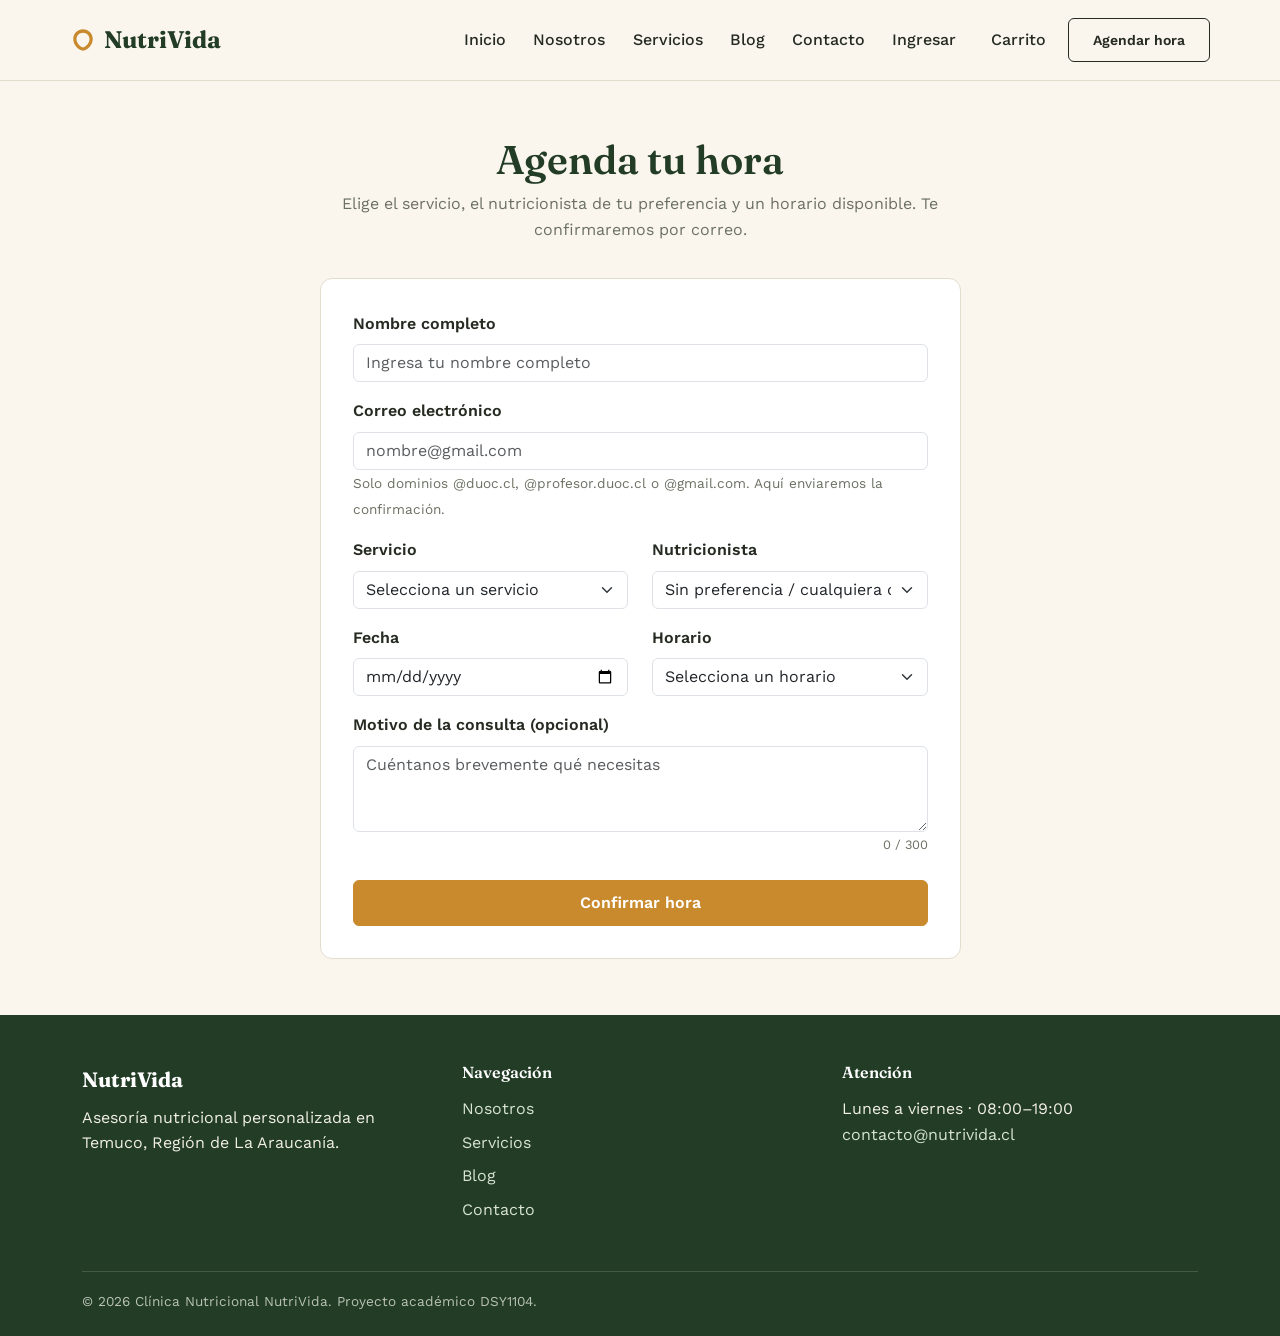
==== agendar.html @ f0442753 "Primer commit" ====
<!DOCTYPE html>
<html lang="es">
<head>
  <meta charset="UTF-8">
  <meta name="viewport" content="width=device-width, initial-scale=1.0">
  <title>Agendar hora · NutriVida</title>
  <link href="https://cdn.jsdelivr.net/npm/bootstrap@5.3.8/dist/css/bootstrap.min.css" rel="stylesheet" integrity="sha384-sRIl4kxILFvY47J16cr9ZwB07vP4J8+LH7qKQnuqkuIAvNWLzeN8tE5YBujZqJLB" crossorigin="anonymous">
  <link rel="stylesheet" href="css/estilos.css">
</head>
<body>

  <header class="encabezado-nv">
    <nav class="navbar navbar-expand-lg container py-3">
      <a class="navbar-brand marca-nv" href="index.html">
        <svg class="hoja-icono" width="26" height="26" viewBox="0 0 24 24" fill="currentColor" aria-hidden="true"><path d="M12 2C7 2 3 6 3 11c0 6 5 10 9 11 4-1 9-5 9-11 0-5-4-9-9-9zm0 3.2c3.3 0 6 2.6 6 5.8 0 3.6-2.7 6.6-6 8-3.3-1.4-6-4.4-6-8 0-3.2 2.7-5.8 6-5.8z"/></svg>
        NutriVida
      </a>
      <button class="navbar-toggler" type="button" data-bs-toggle="collapse" data-bs-target="#navegacionPrincipal" aria-controls="navegacionPrincipal" aria-expanded="false" aria-label="Abrir menú de navegación">
        <span class="navbar-toggler-icon"></span>
      </button>
      <div class="collapse navbar-collapse" id="navegacionPrincipal">
        <ul class="navbar-nav ms-auto mb-2 mb-lg-0 align-items-lg-center">
          <li class="nav-item"><a class="nav-link" href="index.html">Inicio</a></li>
          <li class="nav-item"><a class="nav-link" href="nosotros.html">Nosotros</a></li>
          <li class="nav-item"><a class="nav-link" href="productos.html">Servicios</a></li>
          <li class="nav-item"><a class="nav-link" href="blog.html">Blog</a></li>
          <li class="nav-item"><a class="nav-link" href="contacto.html">Contacto</a></li>
          <li class="nav-item"><a class="nav-link" href="login.html">Ingresar</a></li>
          <li class="nav-item ms-lg-2 mt-2 mt-lg-0"><a href="carrito.html" class="nav-link enlace-carrito">Carrito <span data-contador-carrito class="badge contador-carrito d-none">0</span></a></li>
          <li class="nav-item ms-lg-2 mt-2 mt-lg-0">
            <a href="agendar.html" class="btn btn-nv-primario btn-sm active" aria-current="page">Agendar hora</a>
          </li>
        </ul>
      </div>
    </nav>
  </header>

  <main>
    <section class="seccion">
      <div class="container">
        <div class="row justify-content-center">
          <div class="col-12 col-md-9 col-lg-7">
            <h1 class="text-center mb-2">Agenda tu hora</h1>
            <p class="text-center intro-seccion mx-auto">Elige el servicio, el nutricionista de tu preferencia y un horario disponible. Te confirmaremos por correo.</p>

            <form id="formulario-agendar" class="tarjeta-formulario" novalidate>
              <div class="mb-3">
                <label for="agendar-nombre" class="form-label">Nombre completo</label>
                <input type="text" id="agendar-nombre" class="form-control" placeholder="Ingresa tu nombre completo" maxlength="100" autocomplete="name">
                <div class="invalid-feedback"></div>
              </div>

              <div class="mb-3">
                <label for="agendar-correo" class="form-label">Correo electrónico</label>
                <input type="email" id="agendar-correo" class="form-control" placeholder="nombre@gmail.com" maxlength="100" autocomplete="email">
                <div class="invalid-feedback"></div>
                <span class="texto-ayuda">Solo dominios @duoc.cl, @profesor.duoc.cl o @gmail.com. Aquí enviaremos la confirmación.</span>
              </div>

              <div class="row">
                <div class="col-md-6 mb-3">
                  <label for="agendar-servicio" class="form-label">Servicio</label>
                  <select id="agendar-servicio" class="form-select">
                    <option value="">Selecciona un servicio</option>
                  </select>
                  <div class="invalid-feedback"></div>
                </div>
                <div class="col-md-6 mb-3">
                  <label for="agendar-nutricionista" class="form-label">Nutricionista</label>
                  <select id="agendar-nutricionista" class="form-select">
                    <option value="">Sin preferencia / cualquiera disponible</option>
                    <option value="Carolina Fuentes">Carolina Fuentes — Obesidad y síndrome metabólico</option>
                    <option value="Rodrigo Sepúlveda">Rodrigo Sepúlveda — Nutrición deportiva</option>
                    <option value="Daniela Morales">Daniela Morales — Vegetariana, vegana y TCA</option>
                    <option value="Felipe Araya">Felipe Araya — Nutrición pediátrica</option>
                  </select>
                  <div class="invalid-feedback"></div>
                </div>
              </div>

              <div class="row">
                <div class="col-md-6 mb-3">
                  <label for="agendar-fecha" class="form-label">Fecha</label>
                  <input type="date" id="agendar-fecha" class="form-control">
                  <div class="invalid-feedback"></div>
                </div>
                <div class="col-md-6 mb-3">
                  <label for="agendar-horario" class="form-label">Horario</label>
                  <select id="agendar-horario" class="form-select">
                    <option value="">Selecciona un horario</option>
                    <option value="09:00">09:00 horas</option>
                    <option value="10:00">10:00 horas</option>
                    <option value="11:00">11:00 horas</option>
                    <option value="12:00">12:00 horas</option>
                    <option value="14:00">14:00 horas</option>
                    <option value="15:00">15:00 horas</option>
                    <option value="16:00">16:00 horas</option>
                    <option value="17:00">17:00 horas</option>
                    <option value="18:00">18:00 horas</option>
                  </select>
                  <div class="invalid-feedback"></div>
                </div>
              </div>

              <div class="mb-3">
                <label for="agendar-motivo" class="form-label">Motivo de la consulta (opcional)</label>
                <textarea id="agendar-motivo" class="form-control" rows="3" maxlength="300" placeholder="Cuéntanos brevemente qué necesitas"></textarea>
                <span id="contador-motivo" class="contador-caracteres">0 / 300</span>
              </div>

              <button type="submit" class="btn btn-nv-primario w-100 mt-2">Confirmar hora</button>
            </form>
            <div id="mensaje-resultado-agendar" role="alert"></div>
          </div>
        </div>
      </div>
    </section>
  </main>

  <footer class="pie-nv">
    <div class="container">
      <div class="row g-4">
        <div class="col-md-4">
          <p class="marca-pie mb-2">NutriVida</p>
          <p>Asesoría nutricional personalizada en Temuco, Región de La Araucanía.</p>
        </div>
        <nav class="col-md-4" aria-label="Enlaces del pie de página">
          <h4>Navegación</h4>
          <ul class="list-unstyled d-flex flex-column gap-2">
            <li><a href="nosotros.html">Nosotros</a></li>
            <li><a href="productos.html">Servicios</a></li>
            <li><a href="blog.html">Blog</a></li>
            <li><a href="contacto.html">Contacto</a></li>
          </ul>
        </nav>
        <div class="col-md-4">
          <h4>Atención</h4>
          <address class="mb-0">
            Lunes a viernes · 08:00–19:00<br>
            <a href="mailto:contacto@nutrivida.cl">contacto@nutrivida.cl</a>
          </address>
        </div>
      </div>
      <div class="linea-pie">© 2026 Clínica Nutricional NutriVida. Proyecto académico DSY1104.</div>
    </div>
  </footer>

  <script src="https://cdn.jsdelivr.net/npm/bootstrap@5.3.8/dist/js/bootstrap.bundle.min.js" integrity="sha384-FKyoEForCGlyvwx9Hj09JcYn3nv7wiPVlz7YYwJrWVcXK/BmnVDxM+D2scQbITxI" crossorigin="anonymous"></script>
  <script src="js/catalogo.js"></script>
  <script src="js/almacenamiento.js"></script>
  <script src="js/validaciones.js"></script>
  <script src="js/agendar.js"></script>
</body>
</html>
---- css/estilos.css ----
/* =====================================================
   CLÍNICA NUTRICIONAL NUTRIVIDA
   Hoja de estilos personalizada
   ===================================================== */

@import url('https://fonts.googleapis.com/css2?family=Fraunces:opsz,wght@9..144,400;9..144,600;9..144,700&family=Work+Sans:wght@400;500;600;700&display=swap');

:root {
  --verde-bosque: #2f5233;
  --verde-bosque-oscuro: #223c26;
  --verde-salvia: #8aa888;
  --verde-salvia-suave: #e7ede4;
  --ocre: #c98a2e;
  --ocre-oscuro: #a56f21;
  --crema: #faf6ee;
  --crema-tarjeta: #ffffff;
  --carbon: #262b22;
  --gris-calido: #6b7062;
  --borde-suave: #e3ddcd;

  --fuente-display: "Fraunces", "Georgia", serif;
  --fuente-texto: "Work Sans", "Segoe UI", sans-serif;
}

* { box-sizing: border-box; }

html { scroll-behavior: smooth; }

body {
  font-family: var(--fuente-texto);
  color: var(--carbon);
  background-color: var(--crema);
  line-height: 1.6;
}

main { min-height: 60vh; }

h1, h2, h3, h4 {
  font-family: var(--fuente-display);
  color: var(--verde-bosque-oscuro);
  font-weight: 600;
  line-height: 1.15;
}

a { color: var(--verde-bosque); }
a:hover { color: var(--ocre-oscuro); }

p { max-width: 62ch; }

.contenedor-angosto { max-width: 720px; }

/* ---------- Botones ---------- */
.btn-nv-primario {
  background-color: var(--ocre);
  border-color: var(--ocre);
  color: #fff;
  font-weight: 600;
  padding: 0.65rem 1.5rem;
  border-radius: 6px;
}
.btn-nv-primario:hover,
.btn-nv-primario:focus {
  background-color: var(--ocre-oscuro);
  border-color: var(--ocre-oscuro);
  color: #fff;
}
.btn-nv-secundario {
  background-color: transparent;
  border: 1.5px solid var(--verde-bosque);
  color: var(--verde-bosque);
  font-weight: 600;
  padding: 0.6rem 1.4rem;
  border-radius: 6px;
}
.btn-nv-secundario:hover {
  background-color: var(--verde-bosque);
  color: #fff;
}

/* ---------- Encabezado / navegación ---------- */
.encabezado-nv {
  background-color: var(--crema);
  border-bottom: 1px solid var(--borde-suave);
}
.marca-nv {
  font-family: var(--fuente-display);
  font-weight: 700;
  font-size: 1.5rem;
  color: var(--verde-bosque-oscuro) !important;
  display: flex;
  align-items: center;
  gap: 0.5rem;
}
.marca-nv .hoja-icono { color: var(--ocre); }

.navbar-nav .nav-link {
  color: var(--carbon);
  font-weight: 500;
  margin: 0 0.35rem;
}
.navbar-nav .nav-link.active,
.navbar-nav .nav-link:hover {
  color: var(--verde-bosque-oscuro);
  text-decoration: underline;
  text-underline-offset: 4px;
  text-decoration-color: var(--ocre);
}

/* ---------- Hero ---------- */
.hero-nv {
  padding: 4.5rem 0 4rem;
}
.hero-nv .eyebrow-libre { color: var(--gris-calido); }
.hero-nv h1 {
  font-size: clamp(2.1rem, 4vw, 3.2rem);
  max-width: 14ch;
}
.hero-nv .subcopia {
  font-size: 1.1rem;
  color: var(--gris-calido);
  max-width: 46ch;
}
.hero-ilustracion { width: 100%; max-width: 420px; }

.estadistica-hero {
  border-left: 3px solid var(--ocre);
  padding-left: 0.9rem;
}
.estadistica-hero .numero {
  font-family: var(--fuente-display);
  font-size: 1.6rem;
  color: var(--verde-bosque-oscuro);
  font-weight: 700;
  display: block;
}
.estadistica-hero .etiqueta {
  color: var(--gris-calido);
  font-size: 0.92rem;
  margin: 0;
}

/* ---------- Secciones generales ---------- */
.seccion { padding: 3.5rem 0; }
.seccion-alterna { background-color: var(--verde-salvia-suave); }
.titulo-seccion { margin-bottom: 0.5rem; }
.intro-seccion {
  color: var(--gris-calido);
  max-width: 60ch;
  margin-bottom: 2.2rem;
}

/* ---------- Tarjetas de característica ---------- */
.tarjeta-beneficio {
  background-color: var(--crema-tarjeta);
  border: 1px solid var(--borde-suave);
  border-radius: 10px;
  padding: 1.6rem;
  height: 100%;
}
.tarjeta-beneficio .icono-beneficio {
  color: var(--ocre);
  margin-bottom: 0.8rem;
}
.tarjeta-beneficio h3 { font-size: 1.15rem; }
.tarjeta-beneficio p { color: var(--gris-calido); font-size: 0.96rem; }

/* ---------- Tarjetas de servicio / producto ---------- */
.tarjeta-servicio {
  background-color: var(--crema-tarjeta);
  border: 1px solid var(--borde-suave);
  border-radius: 10px;
  overflow: hidden;
  height: 100%;
  display: flex;
  flex-direction: column;
}
.tarjeta-servicio .franja-tipo {
  background-color: var(--verde-bosque);
  color: #fff;
  font-size: 0.75rem;
  font-weight: 600;
  padding: 0.3rem 0.8rem;
  align-self: flex-start;
  border-bottom-right-radius: 8px;
}
.tarjeta-servicio .cuerpo-servicio {
  padding: 1.1rem 1.2rem 1.3rem;
  display: flex;
  flex-direction: column;
  flex-grow: 1;
}
.tarjeta-servicio h3 {
  font-size: 1.1rem;
  margin-bottom: 0.3rem;
}
.tarjeta-servicio .descripcion-servicio {
  color: var(--gris-calido);
  font-size: 0.92rem;
  flex-grow: 1;
}
.tarjeta-servicio .precio-servicio {
  font-family: var(--fuente-display);
  color: var(--verde-bosque-oscuro);
  font-weight: 700;
  font-size: 1.25rem;
  margin: 0.6rem 0;
}
.tarjeta-servicio .meta-servicio {
  font-size: 0.82rem;
  color: var(--gris-calido);
  margin-bottom: 0.4rem;
}

.filtro-categoria {
  border: 1.5px solid var(--verde-bosque);
  color: var(--verde-bosque-oscuro);
  background: transparent;
  border-radius: 999px;
  padding: 0.35rem 1.1rem;
  font-size: 0.9rem;
  font-weight: 600;
}
.filtro-categoria.activo,
.filtro-categoria:hover {
  background-color: var(--verde-bosque);
  color: #fff;
}

/* ---------- Avatares de equipo (sin fotos externas) ---------- */
.avatar-iniciales {
  width: 76px;
  height: 76px;
  border-radius: 50%;
  background-color: var(--verde-bosque);
  color: #fff;
  font-family: var(--fuente-display);
  font-weight: 700;
  font-size: 1.3rem;
  display: flex;
  align-items: center;
  justify-content: center;
  flex-shrink: 0;
}
.tarjeta-nutricionista {
  background-color: var(--crema-tarjeta);
  border: 1px solid var(--borde-suave);
  border-radius: 10px;
  padding: 1.4rem;
  display: flex;
  gap: 1rem;
  align-items: flex-start;
  height: 100%;
}
.tarjeta-nutricionista h3 { font-size: 1.05rem; margin-bottom: 0.15rem;}
.tarjeta-nutricionista .especialidad {
  color: var(--ocre-oscuro);
  font-size: 0.88rem;
  font-weight: 600;
  margin-bottom: 0.35rem;
}
.tarjeta-nutricionista .horario {
  color: var(--gris-calido);
  font-size: 0.85rem;
}

/* ---------- Blog ---------- */
.tarjeta-blog {
  background-color: var(--crema-tarjeta);
  border: 1px solid var(--borde-suave);
  border-radius: 10px;
  overflow: hidden;
  height: 100%;
  display: flex;
  flex-direction: column;
}
.portada-blog {
  height: 160px;
  margin: 0;
  display: flex;
  align-items: center;
  justify-content: center;
  color: #fff;
}
.tarjeta-blog .cuerpo-blog { padding: 1.2rem; }
.tarjeta-blog h3 { font-size: 1.1rem; }
.tarjeta-blog p { color: var(--gris-calido); font-size: 0.94rem; }

article.entrada-blog p { max-width: 68ch; }
article.entrada-blog h2 { margin-top: 2rem; font-size: 1.4rem; }

/* ---------- Formularios ---------- */
.tarjeta-formulario {
  background-color: var(--crema-tarjeta);
  border: 1px solid var(--borde-suave);
  border-radius: 12px;
  padding: 2rem;
}
.form-label { font-weight: 600; color: var(--carbon); }
.form-control:focus, .form-select:focus {
  border-color: var(--verde-salvia);
  box-shadow: 0 0 0 0.2rem rgba(47, 82, 51, 0.15);
}
.texto-ayuda { font-size: 0.85rem; color: var(--gris-calido); }
.contador-caracteres {
  font-size: 0.8rem;
  color: var(--gris-calido);
  text-align: right;
  display: block;
  margin-top: 0.2rem;
}
.mensaje-resultado-formulario { border-radius: 8px; }

/* ---------- Footer ---------- */
.pie-nv {
  background-color: var(--verde-bosque-oscuro);
  color: #f1efe6;
  padding: 3rem 0 1.5rem;
}
.pie-nv h4 {
  color: #fff;
  font-size: 1rem;
  margin-bottom: 0.9rem;
}
.pie-nv a { color: #d8e3d4; text-decoration: none; }
.pie-nv a:hover { color: var(--ocre); text-decoration: underline; }
.pie-nv .marca-pie {
  font-family: var(--fuente-display);
  font-size: 1.3rem;
  color: #fff;
  font-weight: 700;
}
.linea-pie {
  border-top: 1px solid rgba(255,255,255,0.15);
  margin-top: 2rem;
  padding-top: 1.2rem;
  font-size: 0.85rem;
  color: #b9c2b5;
}

/* Tablet: ajustamos tamaños intermedios antes de llegar al layout de escritorio */
@media (max-width: 991px) {
  .hero-nv h1 { font-size: clamp(1.9rem, 5vw, 2.6rem); }
  .hero-ilustracion { max-width: 320px; }
  .seccion { padding: 3rem 0; }
}

/* Móvil: layout de una sola columna y espaciados más compactos */
@media (max-width: 767px) {
  .hero-nv { padding: 3rem 0 2.5rem; text-align: left; }
  .seccion { padding: 2.5rem 0; }
  .tarjeta-formulario { padding: 1.4rem; }
  .marca-nv { font-size: 1.25rem; }
}

/* Móvil pequeño: reducir aún más el tamaño de titulares largos */
@media (max-width: 420px) {
  .hero-nv h1 { font-size: 1.8rem; }
  .titulo-seccion { font-size: 1.5rem; }
}

/* ---------- Carrito ---------- */
.enlace-carrito { white-space: nowrap; }
.contador-carrito {
  background-color: var(--ocre);
  color: #fff;
  vertical-align: text-top;
  font-size: 0.7rem;
}
.enlace-agenda-servicio {
  display: inline-block;
  margin-top: 0.7rem;
  font-size: 0.85rem;
  text-align: center;
  text-decoration: none;
}
.lista-carrito { display: flex; flex-direction: column; gap: 1rem; }
.item-carrito {
  background-color: var(--crema-tarjeta);
  border: 1px solid var(--borde-suave);
  border-radius: 10px;
  padding: 1.2rem;
  display: flex;
  justify-content: space-between;
  align-items: center;
  gap: 1rem;
}
.item-carrito-info { min-width: 0; }
.item-carrito-info h2 { overflow-wrap: anywhere; }
.item-carrito-controles {
  display: flex;
  align-items: center;
  gap: 0.75rem;
  flex-shrink: 0;
}
.cantidad-carrito { width: 76px; }
.precio-carrito { color: var(--verde-bosque-oscuro); min-width: 92px; text-align: right; }
.total-carrito { font-family: var(--fuente-display); font-size: 1.25rem; color: var(--verde-bosque-oscuro); }

/* ---------- Administración ---------- */
.fondo-admin { background-color: var(--crema); }
.encabezado-admin {
  background-color: var(--verde-bosque-oscuro);
  color: #fff;
}
.encabezado-admin .marca-nv { color: #fff !important; }
.encabezado-admin .hoja-icono { color: var(--ocre); }
.etiqueta-admin {
  font-family: var(--fuente-texto);
  font-size: 0.72rem;
  font-weight: 500;
  color: #d8e3d4;
  border-left: 1px solid rgba(255,255,255,0.35);
  padding-left: 0.6rem;
}
.texto-sesion { color: #d8e3d4; font-size: 0.9rem; }
.menu-admin {
  background: var(--crema-tarjeta);
  border: 1px solid var(--borde-suave);
  border-radius: 10px;
  padding: 1rem;
  position: sticky;
  top: 1rem;
}
.menu-admin-titulo {
  color: var(--gris-calido);
  font-size: 0.78rem;
  font-weight: 700;
  letter-spacing: 0.04em;
  text-transform: uppercase;
  margin: 0 0 0.6rem;
}
.menu-admin a {
  display: block;
  border-radius: 6px;
  color: var(--carbon);
  padding: 0.65rem 0.75rem;
  text-decoration: none;
}
.menu-admin a:hover, .menu-admin a.activo {
  background-color: var(--verde-salvia-suave);
  color: var(--verde-bosque-oscuro);
  font-weight: 600;
}
.tarjeta-admin-metrica {
  background-color: var(--crema-tarjeta);
  border: 1px solid var(--borde-suave);
  border-radius: 10px;
  padding: 1.4rem;
  height: 100%;
}
.metrica-label { display: block; color: var(--gris-calido); font-size: 0.9rem; }
.tarjeta-admin-metrica strong {
  display: block;
  color: var(--verde-bosque-oscuro);
  font-family: var(--fuente-display);
  font-size: 2.4rem;
  line-height: 1.2;
  margin: 0.4rem 0 0.7rem;
}
.tarjeta-admin-metrica a { text-decoration: none; font-weight: 600; }
.tabla-responsive { overflow-x: auto; background: var(--crema-tarjeta); border: 1px solid var(--borde-suave); border-radius: 10px; }
.tabla-admin { min-width: 760px; margin-bottom: 0; }
.tabla-admin thead th { background-color: var(--verde-bosque); color: #fff; white-space: nowrap; }
.tabla-admin tbody tr:last-child td { border-bottom: 0; }

@media (max-width: 767px) {
  .item-carrito { align-items: flex-start; flex-direction: column; }
  .item-carrito-controles { width: 100%; justify-content: space-between; flex-wrap: wrap; }
  .texto-sesion { display: none; }
  .encabezado-admin .container { align-items: flex-start !important; }
  .menu-admin { position: static; }
}

.imagen-servicio {
  width: 100%;
  height: 130px;
  object-fit: cover;
  display: block;
  background-color: var(--verde-salvia-suave);
}
.imagen-detalle {
  max-height: 220px;
  border-radius: 10px;
  margin-top: 1rem;
}
.stock-critico {
  color: #a33a28 !important;
  font-weight: 700;
  white-space: nowrap;
}
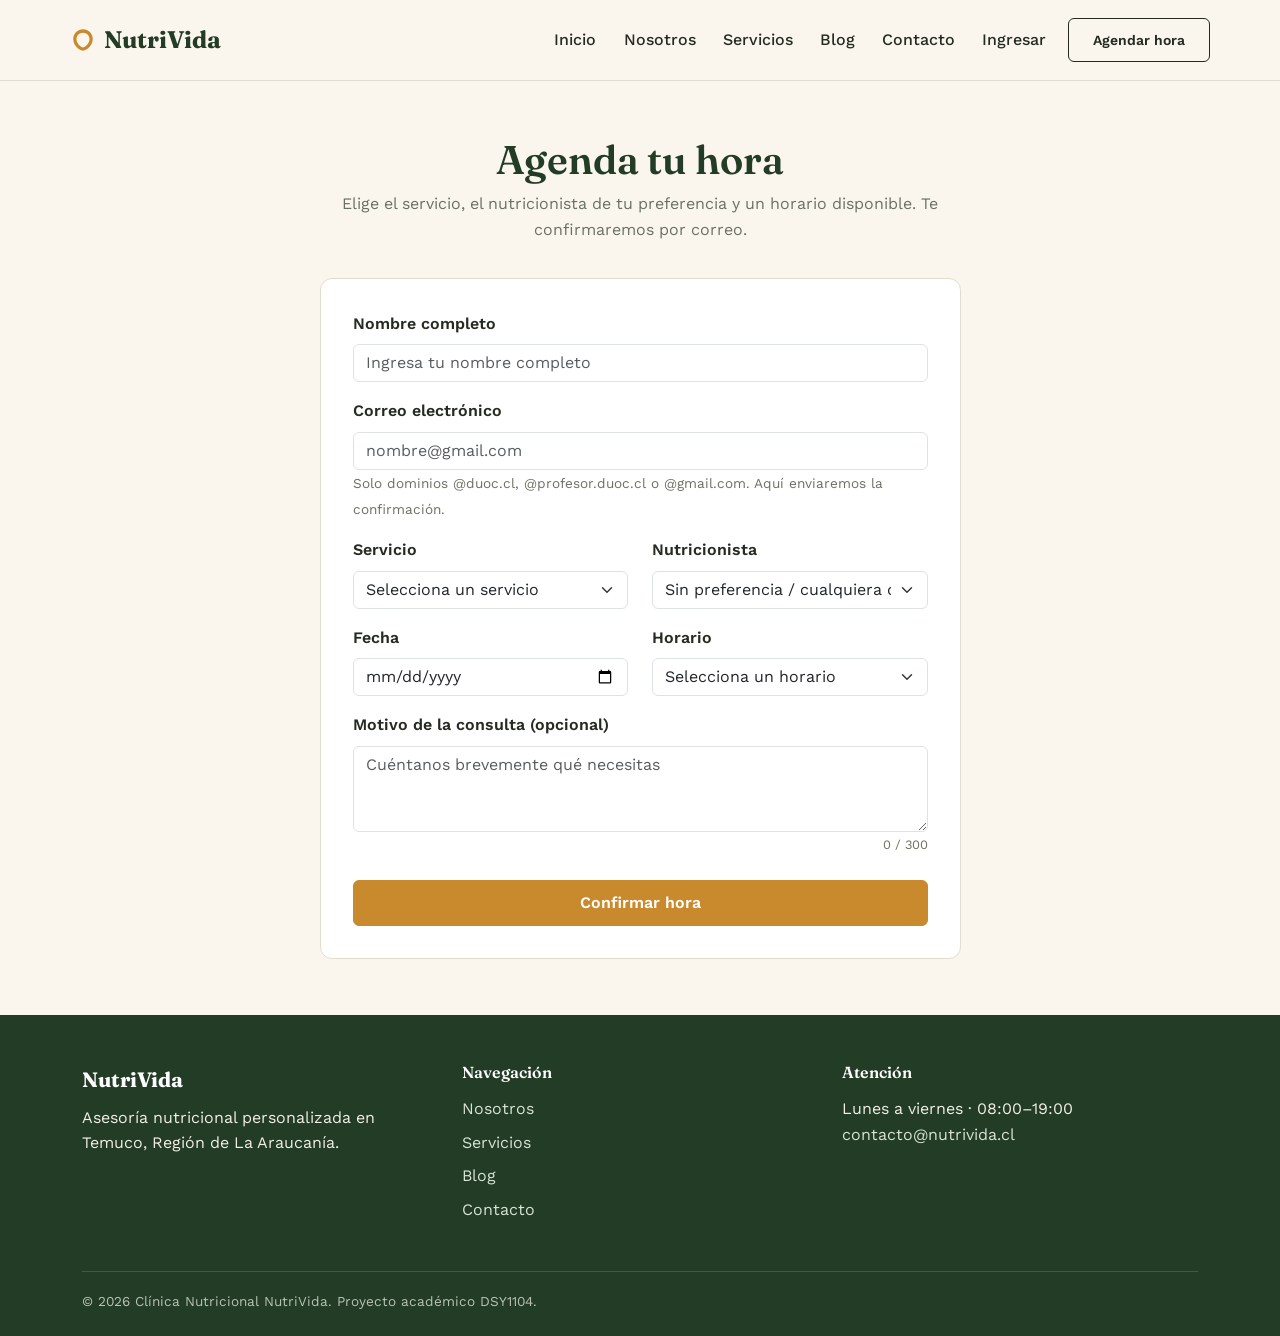
==== commit 147d5b34: "actualizacion login y separacion por archivos css" ====
--- a/agendar.html
+++ b/agendar.html
@@ -5,7 +5,8 @@
   <meta name="viewport" content="width=device-width, initial-scale=1.0">
   <title>Agendar hora · NutriVida</title>
   <link href="https://cdn.jsdelivr.net/npm/bootstrap@5.3.8/dist/css/bootstrap.min.css" rel="stylesheet" integrity="sha384-sRIl4kxILFvY47J16cr9ZwB07vP4J8+LH7qKQnuqkuIAvNWLzeN8tE5YBujZqJLB" crossorigin="anonymous">
-  <link rel="stylesheet" href="css/estilos.css">
+    <link rel="stylesheet" href="css/global.css">
+  <link rel="stylesheet" href="css/agendar.css">
 </head>
 <body>
 
@@ -26,7 +27,6 @@
           <li class="nav-item"><a class="nav-link" href="blog.html">Blog</a></li>
           <li class="nav-item"><a class="nav-link" href="contacto.html">Contacto</a></li>
           <li class="nav-item"><a class="nav-link" href="login.html">Ingresar</a></li>
-          <li class="nav-item ms-lg-2 mt-2 mt-lg-0"><a href="carrito.html" class="nav-link enlace-carrito">Carrito <span data-contador-carrito class="badge contador-carrito d-none">0</span></a></li>
           <li class="nav-item ms-lg-2 mt-2 mt-lg-0">
             <a href="agendar.html" class="btn btn-nv-primario btn-sm active" aria-current="page">Agendar hora</a>
           </li>
@@ -147,7 +147,6 @@
 
   <script src="https://cdn.jsdelivr.net/npm/bootstrap@5.3.8/dist/js/bootstrap.bundle.min.js" integrity="sha384-FKyoEForCGlyvwx9Hj09JcYn3nv7wiPVlz7YYwJrWVcXK/BmnVDxM+D2scQbITxI" crossorigin="anonymous"></script>
   <script src="js/catalogo.js"></script>
-  <script src="js/almacenamiento.js"></script>
   <script src="js/validaciones.js"></script>
   <script src="js/agendar.js"></script>
 </body>
--- a/css/global.css
+++ b/css/global.css
@@ -0,0 +1,170 @@
+/* =====================================================
+   CLÍNICA NUTRICIONAL NUTRIVIDA
+   Estilos globales compartidos por todo el proyecto
+   ===================================================== */
+
+@import url('https://fonts.googleapis.com/css2?family=Fraunces:opsz,wght@9..144,400;9..144,600;9..144,700&family=Work+Sans:wght@400;500;600;700&display=swap');
+
+:root {
+  --verde-bosque: #2f5252;
+  --verde-bosque-oscuro: #223c26;
+  --verde-salvia: #8aa888;
+  --verde-salvia-suave: #e7ede4;
+  --ocre: #c98a2e;
+  --ocre-oscuro: #a56f21;
+  --crema: #faf6ee;
+  --crema-tarjeta: #ffffff;
+  --carbon: #262b22;
+  --gris-calido: #6b7062;
+  --borde-suave: #e3ddcd;
+  --fuente-display: "Fraunces", "Georgia", serif;
+  --fuente-texto: "Work Sans", "Segoe UI", sans-serif;
+}
+
+* { box-sizing: border-box; }
+
+html { scroll-behavior: smooth; }
+
+body {
+  margin: 0;
+  font-family: var(--fuente-texto);
+  color: var(--carbon);
+  background-color: var(--crema);
+  line-height: 1.6;
+}
+
+main { min-height: 60vh; }
+
+h1, h2, h3, h4 {
+  font-family: var(--fuente-display);
+  color: var(--verde-bosque-oscuro);
+  font-weight: 600;
+  line-height: 1.15;
+}
+
+a { color: var(--verde-bosque); }
+a:hover { color: var(--ocre-oscuro); }
+
+p { max-width: 62ch; }
+
+.contenedor-angosto { max-width: 720px; }
+
+/* ---------- Botones compartidos ---------- */
+.btn-nv-primario {
+  background-color: var(--ocre);
+  border-color: var(--ocre);
+  color: #fff;
+  font-weight: 600;
+  padding: 0.65rem 1.5rem;
+  border-radius: 6px;
+}
+.btn-nv-primario:hover,
+.btn-nv-primario:focus {
+  background-color: var(--ocre-oscuro);
+  border-color: var(--ocre-oscuro);
+  color: #fff;
+}
+.btn-nv-secundario {
+  background-color: transparent;
+  border: 1.5px solid var(--verde-bosque);
+  color: var(--verde-bosque);
+  font-weight: 600;
+  padding: 0.6rem 1.4rem;
+  border-radius: 6px;
+}
+.btn-nv-secundario:hover {
+  background-color: var(--verde-bosque);
+  color: #fff;
+}
+
+/* ---------- Encabezado / navegación ---------- */
+.encabezado-nv {
+  background-color: var(--crema);
+  border-bottom: 1px solid var(--borde-suave);
+}
+.marca-nv {
+  font-family: var(--fuente-display);
+  font-weight: 700;
+  font-size: 1.5rem;
+  color: var(--verde-bosque-oscuro) !important;
+  display: flex;
+  align-items: center;
+  gap: 0.5rem;
+}
+.marca-nv .hoja-icono { color: var(--ocre); }
+.navbar-nav .nav-link {
+  color: var(--carbon);
+  font-weight: 500;
+  margin: 0 0.35rem;
+}
+.navbar-nav .nav-link.active,
+.navbar-nav .nav-link:hover {
+  color: var(--verde-bosque-oscuro);
+  text-decoration: underline;
+  text-underline-offset: 4px;
+  text-decoration-color: var(--ocre);
+}
+
+/* ---------- Secciones y formularios compartidos ---------- */
+.seccion { padding: 3.5rem 0; }
+.seccion-alterna { background-color: var(--verde-salvia-suave); }
+.titulo-seccion { margin-bottom: 0.5rem; }
+.intro-seccion {
+  color: var(--gris-calido);
+  max-width: 60ch;
+  margin-bottom: 2.2rem;
+}
+
+.tarjeta-formulario {
+  background-color: var(--crema-tarjeta);
+  border: 1px solid var(--borde-suave);
+  border-radius: 12px;
+  padding: 2rem;
+}
+.form-label { font-weight: 600; color: var(--carbon); }
+.form-control:focus, .form-select:focus {
+  border-color: var(--verde-salvia);
+  box-shadow: 0 0 0 0.2rem rgba(47, 82, 51, 0.15);
+}
+.texto-ayuda { font-size: 0.85rem; color: var(--gris-calido); }
+.contador-caracteres {
+  font-size: 0.8rem;
+  color: var(--gris-calido);
+  text-align: right;
+  display: block;
+  margin-top: 0.2rem;
+}
+.mensaje-resultado-formulario { border-radius: 8px; }
+
+/* ---------- Footer ---------- */
+.pie-nv {
+  background-color: var(--verde-bosque-oscuro);
+  color: #f1efe6;
+  padding: 3rem 0 1.5rem;
+}
+.pie-nv h4 {
+  color: #fff;
+  font-size: 1rem;
+  margin-bottom: 0.9rem;
+}
+.pie-nv a { color: #d8e3d4; text-decoration: none; }
+.pie-nv a:hover { color: var(--ocre); text-decoration: underline; }
+.pie-nv .marca-pie {
+  font-family: var(--fuente-display);
+  font-size: 1.3rem;
+  color: #fff;
+  font-weight: 700;
+}
+.linea-pie {
+  border-top: 1px solid rgba(255,255,255,0.15);
+  margin-top: 2rem;
+  padding-top: 1.2rem;
+  font-size: 0.85rem;
+  color: #b9c2b5;
+}
+
+/* ---------- Responsive global ---------- */
+@media (max-width: 767px) {
+  .tarjeta-formulario { padding: 1.4rem; }
+  .marca-nv { font-size: 1.25rem; }
+}
--- a/css/agendar.css
+++ b/css/agendar.css
@@ -0,0 +1,13 @@
+/* =====================================================
+   AGENDAR HORA - NutriVida
+   Estilos exclusivos de agendar.html
+   ===================================================== */
+
+/* Los estilos de formulario comunes están en global.css.
+   Aquí quedan únicamente ajustes propios de la pantalla. */
+
+@media (max-width: 767px) {
+  .seccion {
+    padding: 2.5rem 0;
+  }
+}
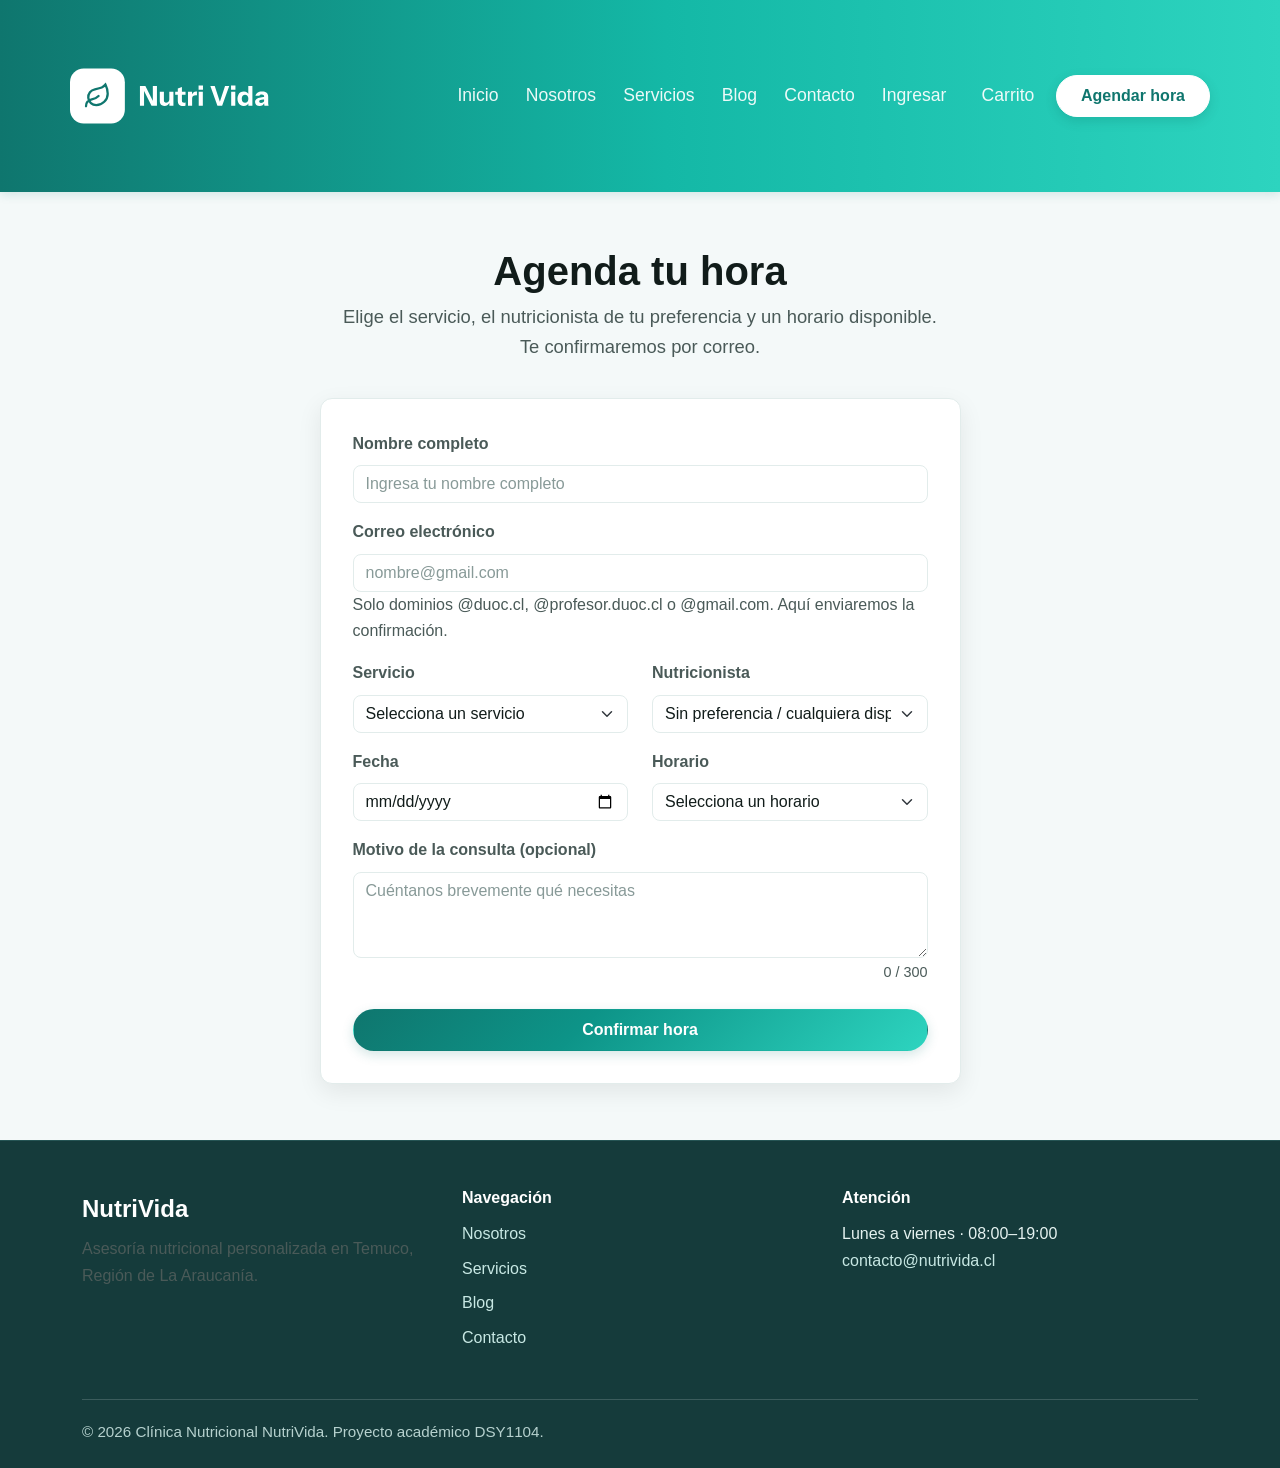
==== commit a94f3031: "actualizacion de header" ====
--- a/agendar.html
+++ b/agendar.html
@@ -5,16 +5,14 @@
   <meta name="viewport" content="width=device-width, initial-scale=1.0">
   <title>Agendar hora · NutriVida</title>
   <link href="https://cdn.jsdelivr.net/npm/bootstrap@5.3.8/dist/css/bootstrap.min.css" rel="stylesheet" integrity="sha384-sRIl4kxILFvY47J16cr9ZwB07vP4J8+LH7qKQnuqkuIAvNWLzeN8tE5YBujZqJLB" crossorigin="anonymous">
-    <link rel="stylesheet" href="css/global.css">
-  <link rel="stylesheet" href="css/agendar.css">
+  <link rel="stylesheet" href="css/estilos.css">
 </head>
 <body>
 
   <header class="encabezado-nv">
     <nav class="navbar navbar-expand-lg container py-3">
       <a class="navbar-brand marca-nv" href="index.html">
-        <svg class="hoja-icono" width="26" height="26" viewBox="0 0 24 24" fill="currentColor" aria-hidden="true"><path d="M12 2C7 2 3 6 3 11c0 6 5 10 9 11 4-1 9-5 9-11 0-5-4-9-9-9zm0 3.2c3.3 0 6 2.6 6 5.8 0 3.6-2.7 6.6-6 8-3.3-1.4-6-4.4-6-8 0-3.2 2.7-5.8 6-5.8z"/></svg>
-        NutriVida
+        <img src="imagenes\banner-top.svg" alt="Logo-NutriVida" width="200" height="150">
       </a>
       <button class="navbar-toggler" type="button" data-bs-toggle="collapse" data-bs-target="#navegacionPrincipal" aria-controls="navegacionPrincipal" aria-expanded="false" aria-label="Abrir menú de navegación">
         <span class="navbar-toggler-icon"></span>
@@ -27,6 +25,7 @@
           <li class="nav-item"><a class="nav-link" href="blog.html">Blog</a></li>
           <li class="nav-item"><a class="nav-link" href="contacto.html">Contacto</a></li>
           <li class="nav-item"><a class="nav-link" href="login.html">Ingresar</a></li>
+          <li class="nav-item ms-lg-2 mt-2 mt-lg-0"><a href="carrito.html" class="nav-link enlace-carrito">Carrito <span data-contador-carrito class="badge contador-carrito d-none">0</span></a></li>
           <li class="nav-item ms-lg-2 mt-2 mt-lg-0">
             <a href="agendar.html" class="btn btn-nv-primario btn-sm active" aria-current="page">Agendar hora</a>
           </li>
@@ -147,6 +146,7 @@
 
   <script src="https://cdn.jsdelivr.net/npm/bootstrap@5.3.8/dist/js/bootstrap.bundle.min.js" integrity="sha384-FKyoEForCGlyvwx9Hj09JcYn3nv7wiPVlz7YYwJrWVcXK/BmnVDxM+D2scQbITxI" crossorigin="anonymous"></script>
   <script src="js/catalogo.js"></script>
+  <script src="js/almacenamiento.js"></script>
   <script src="js/validaciones.js"></script>
   <script src="js/agendar.js"></script>
 </body>
--- a/css/estilos.css
+++ b/css/estilos.css
@@ -0,0 +1,1089 @@
+/* =====================================================
+   CLÍNICA NUTRICIONAL NUTRIVIDA
+   Hoja de estilos personalizada
+   ===================================================== */
+
+@import url('https://fonts.googleapis.com/css2?family=Instrument+Sans:wght@400;500;600;700&display=swap');
+
+:root {
+  /* Design system Nutri Vida */
+  --primary-900: #0F766E;
+  --primary-800: #0D9488;
+  --primary-700: #14B8A6;
+  --primary-500: #2DD4BF;
+  --primary-400: #10B981;
+  --primary-100: #CCFBF1;
+  --primary-50: #F0FDFA;
+
+  --neutral-900: #111C1A;
+  --neutral-700: #4A5A58;
+  --neutral-500: #889A98;
+  --neutral-200: #E2ECEB;
+  --neutral-100: #F4F9F9;
+  --neutral-0: #FFFFFF;
+  --slate-500: #64748B;
+  --slate-400: #94A3B8;
+
+  --success-text: #10B981;
+  --success-bg: #D1FAE5;
+  --warning-text: #F59E0B;
+  --warning-bg: #FEF3C7;
+  --danger-text: #EF4444;
+  --danger-bg: #FEE2E2;
+
+  /* Alias existentes conservados para no romper las páginas actuales */
+  --verde-bosque: var(--primary-900);
+  --verde-bosque-oscuro: #153B3B;
+  --verde-salvia: var(--primary-500);
+  --verde-salvia-suave: var(--primary-100);
+  --ocre: var(--primary-500);
+  --ocre-oscuro: var(--primary-900);
+  --crema: var(--neutral-100);
+  --crema-tarjeta: var(--neutral-0);
+  --carbon: var(--neutral-900);
+  --gris-calido: var(--neutral-700);
+  --borde-suave: var(--neutral-200);
+
+  --fuente-display: "Instrument Sans", "Segoe UI", sans-serif;
+  --fuente-texto: "Instrument Sans", "Segoe UI", sans-serif;
+}
+
+* { box-sizing: border-box; }
+
+html { scroll-behavior: smooth; }
+
+body {
+  font-family: var(--fuente-texto);
+  color: var(--carbon);
+  background-color: var(--crema);
+  line-height: 1.6;
+}
+
+main { min-height: 60vh; }
+
+h1, h2, h3, h4 {
+  font-family: var(--fuente-display);
+  color: var(--verde-bosque-oscuro);
+  font-weight: 600;
+  line-height: 1.15;
+}
+
+a { color: var(--verde-bosque); }
+a:hover { color: var(--ocre-oscuro); }
+
+p { max-width: 62ch; }
+
+.contenedor-angosto { max-width: 720px; }
+
+/* ---------- Botones ---------- */
+.btn-nv-primario {
+  background-color: var(--ocre);
+  border-color: var(--ocre);
+  color: #fff;
+  font-weight: 600;
+  padding: 0.65rem 1.5rem;
+  border-radius: 6px;
+}
+.btn-nv-primario:hover,
+.btn-nv-primario:focus {
+  background-color: var(--ocre-oscuro);
+  border-color: var(--ocre-oscuro);
+  color: #fff;
+}
+.btn-nv-secundario {
+  background-color: transparent;
+  border: 1.5px solid var(--verde-bosque);
+  color: var(--verde-bosque);
+  font-weight: 600;
+  padding: 0.6rem 1.4rem;
+  border-radius: 6px;
+}
+.btn-nv-secundario:hover {
+  background-color: var(--verde-bosque);
+  color: #fff;
+}
+
+/* ---------- Encabezado / navegación ---------- */
+.encabezado-nv {
+  background-color: var(--crema);
+  border-bottom: 1px solid var(--borde-suave);
+}
+.marca-nv {
+  font-family: var(--fuente-display);
+  font-weight: 700;
+  font-size: 1.5rem;
+  color: var(--verde-bosque-oscuro) !important;
+  display: flex;
+  align-items: center;
+  gap: 0.5rem;
+}
+.marca-nv .hoja-icono { color: var(--ocre); }
+
+.navbar-nav .nav-link {
+  color: var(--carbon);
+  font-weight: 500;
+  margin: 0 0.35rem;
+}
+.navbar-nav .nav-link.active,
+.navbar-nav .nav-link:hover {
+  color: var(--verde-bosque-oscuro);
+  text-decoration: underline;
+  text-underline-offset: 4px;
+  text-decoration-color: var(--ocre);
+}
+
+/* ---------- Hero ---------- */
+.hero-nv {
+  padding: 4.5rem 0 4rem;
+}
+.hero-nv .eyebrow-libre { color: var(--gris-calido); }
+.hero-nv h1 {
+  font-size: clamp(2.1rem, 4vw, 3.2rem);
+  max-width: 14ch;
+}
+.hero-nv .subcopia {
+  font-size: 1.1rem;
+  color: var(--gris-calido);
+  max-width: 46ch;
+}
+.hero-ilustracion { width: 100%; max-width: 420px; }
+
+.estadistica-hero {
+  border-left: 3px solid var(--ocre);
+  padding-left: 0.9rem;
+}
+.estadistica-hero .numero {
+  font-family: var(--fuente-display);
+  font-size: 1.6rem;
+  color: var(--verde-bosque-oscuro);
+  font-weight: 700;
+  display: block;
+}
+.estadistica-hero .etiqueta {
+  color: var(--gris-calido);
+  font-size: 0.92rem;
+  margin: 0;
+}
+
+/* ---------- Secciones generales ---------- */
+.seccion { padding: 3.5rem 0; }
+.seccion-alterna { background-color: var(--verde-salvia-suave); }
+.titulo-seccion { margin-bottom: 0.5rem; }
+.intro-seccion {
+  color: var(--gris-calido);
+  max-width: 60ch;
+  margin-bottom: 2.2rem;
+}
+
+/* ---------- Tarjetas de característica ---------- */
+.tarjeta-beneficio {
+  background-color: var(--crema-tarjeta);
+  border: 1px solid var(--borde-suave);
+  border-radius: 10px;
+  padding: 1.6rem;
+  height: 100%;
+}
+.tarjeta-beneficio .icono-beneficio {
+  color: var(--ocre);
+  margin-bottom: 0.8rem;
+}
+.tarjeta-beneficio h3 { font-size: 1.15rem; }
+.tarjeta-beneficio p { color: var(--gris-calido); font-size: 0.96rem; }
+
+/* ---------- Tarjetas de servicio / producto ---------- */
+.tarjeta-servicio {
+  background-color: var(--crema-tarjeta);
+  border: 1px solid var(--borde-suave);
+  border-radius: 10px;
+  overflow: hidden;
+  height: 100%;
+  display: flex;
+  flex-direction: column;
+}
+.tarjeta-servicio .franja-tipo {
+  background-color: var(--verde-bosque);
+  color: #fff;
+  font-size: 0.75rem;
+  font-weight: 600;
+  padding: 0.3rem 0.8rem;
+  align-self: flex-start;
+  border-bottom-right-radius: 8px;
+}
+.tarjeta-servicio .cuerpo-servicio {
+  padding: 1.1rem 1.2rem 1.3rem;
+  display: flex;
+  flex-direction: column;
+  flex-grow: 1;
+}
+.tarjeta-servicio h3 {
+  font-size: 1.1rem;
+  margin-bottom: 0.3rem;
+}
+.tarjeta-servicio .descripcion-servicio {
+  color: var(--gris-calido);
+  font-size: 0.92rem;
+  flex-grow: 1;
+}
+.tarjeta-servicio .precio-servicio {
+  font-family: var(--fuente-display);
+  color: var(--verde-bosque-oscuro);
+  font-weight: 700;
+  font-size: 1.25rem;
+  margin: 0.6rem 0;
+}
+.tarjeta-servicio .meta-servicio {
+  font-size: 0.82rem;
+  color: var(--gris-calido);
+  margin-bottom: 0.4rem;
+}
+
+.filtro-categoria {
+  border: 1.5px solid var(--verde-bosque);
+  color: var(--verde-bosque-oscuro);
+  background: transparent;
+  border-radius: 999px;
+  padding: 0.35rem 1.1rem;
+  font-size: 0.9rem;
+  font-weight: 600;
+}
+.filtro-categoria.activo,
+.filtro-categoria:hover {
+  background-color: var(--verde-bosque);
+  color: #fff;
+}
+
+/* ---------- Avatares de equipo (sin fotos externas) ---------- */
+.avatar-iniciales {
+  width: 76px;
+  height: 76px;
+  border-radius: 50%;
+  background-color: var(--verde-bosque);
+  color: #fff;
+  font-family: var(--fuente-display);
+  font-weight: 700;
+  font-size: 1.3rem;
+  display: flex;
+  align-items: center;
+  justify-content: center;
+  flex-shrink: 0;
+}
+.tarjeta-nutricionista {
+  background-color: var(--crema-tarjeta);
+  border: 1px solid var(--borde-suave);
+  border-radius: 10px;
+  padding: 1.4rem;
+  display: flex;
+  gap: 1rem;
+  align-items: flex-start;
+  height: 100%;
+}
+.tarjeta-nutricionista h3 { font-size: 1.05rem; margin-bottom: 0.15rem;}
+.tarjeta-nutricionista .especialidad {
+  color: var(--ocre-oscuro);
+  font-size: 0.88rem;
+  font-weight: 600;
+  margin-bottom: 0.35rem;
+}
+.tarjeta-nutricionista .horario {
+  color: var(--gris-calido);
+  font-size: 0.85rem;
+}
+
+/* ---------- Blog ---------- */
+.tarjeta-blog {
+  background-color: var(--crema-tarjeta);
+  border: 1px solid var(--borde-suave);
+  border-radius: 10px;
+  overflow: hidden;
+  height: 100%;
+  display: flex;
+  flex-direction: column;
+}
+.portada-blog {
+  height: 160px;
+  margin: 0;
+  display: flex;
+  align-items: center;
+  justify-content: center;
+  color: #fff;
+}
+.tarjeta-blog .cuerpo-blog { padding: 1.2rem; }
+.tarjeta-blog h3 { font-size: 1.1rem; }
+.tarjeta-blog p { color: var(--gris-calido); font-size: 0.94rem; }
+
+article.entrada-blog p { max-width: 68ch; }
+article.entrada-blog h2 { margin-top: 2rem; font-size: 1.4rem; }
+
+/* ---------- Formularios ---------- */
+.tarjeta-formulario {
+  background-color: var(--crema-tarjeta);
+  border: 1px solid var(--borde-suave);
+  border-radius: 12px;
+  padding: 2rem;
+}
+.form-label { font-weight: 600; color: var(--carbon); }
+.form-control:focus, .form-select:focus {
+  border-color: var(--verde-salvia);
+  box-shadow: 0 0 0 0.2rem rgba(47, 82, 51, 0.15);
+}
+.texto-ayuda { font-size: 0.85rem; color: var(--gris-calido); }
+.contador-caracteres {
+  font-size: 0.8rem;
+  color: var(--gris-calido);
+  text-align: right;
+  display: block;
+  margin-top: 0.2rem;
+}
+.mensaje-resultado-formulario { border-radius: 8px; }
+
+/* ---------- Footer ---------- */
+.pie-nv {
+  background-color: var(--verde-bosque-oscuro);
+  color: #f1efe6;
+  padding: 3rem 0 1.5rem;
+}
+.pie-nv h4 {
+  color: #fff;
+  font-size: 1rem;
+  margin-bottom: 0.9rem;
+}
+.pie-nv a { color: #d8e3d4; text-decoration: none; }
+.pie-nv a:hover { color: var(--ocre); text-decoration: underline; }
+.pie-nv .marca-pie {
+  font-family: var(--fuente-display);
+  font-size: 1.3rem;
+  color: #fff;
+  font-weight: 700;
+}
+.linea-pie {
+  border-top: 1px solid rgba(255,255,255,0.15);
+  margin-top: 2rem;
+  padding-top: 1.2rem;
+  font-size: 0.85rem;
+  color: #b9c2b5;
+}
+
+/* Tablet: ajustamos tamaños intermedios antes de llegar al layout de escritorio */
+@media (max-width: 991px) {
+  .hero-nv h1 { font-size: clamp(1.9rem, 5vw, 2.6rem); }
+  .hero-ilustracion { max-width: 320px; }
+  .seccion { padding: 3rem 0; }
+}
+
+/* Móvil: layout de una sola columna y espaciados más compactos */
+@media (max-width: 767px) {
+  .hero-nv { padding: 3rem 0 2.5rem; text-align: left; }
+  .seccion { padding: 2.5rem 0; }
+  .tarjeta-formulario { padding: 1.4rem; }
+  .marca-nv { font-size: 1.25rem; }
+}
+
+/* Móvil pequeño: reducir aún más el tamaño de titulares largos */
+@media (max-width: 420px) {
+  .hero-nv h1 { font-size: 1.8rem; }
+  .titulo-seccion { font-size: 1.5rem; }
+}
+
+/* ---------- Carrito ---------- */
+.enlace-carrito { white-space: nowrap; }
+.contador-carrito {
+  background-color: var(--ocre);
+  color: #fff;
+  vertical-align: text-top;
+  font-size: 0.7rem;
+}
+.enlace-agenda-servicio {
+  display: inline-block;
+  margin-top: 0.7rem;
+  font-size: 0.85rem;
+  text-align: center;
+  text-decoration: none;
+}
+.lista-carrito { display: flex; flex-direction: column; gap: 1rem; }
+.item-carrito {
+  background-color: var(--crema-tarjeta);
+  border: 1px solid var(--borde-suave);
+  border-radius: 10px;
+  padding: 1.2rem;
+  display: flex;
+  justify-content: space-between;
+  align-items: center;
+  gap: 1rem;
+}
+.item-carrito-info { min-width: 0; }
+.item-carrito-info h2 { overflow-wrap: anywhere; }
+.item-carrito-controles {
+  display: flex;
+  align-items: center;
+  gap: 0.75rem;
+  flex-shrink: 0;
+}
+.cantidad-carrito { width: 76px; }
+.precio-carrito { color: var(--verde-bosque-oscuro); min-width: 92px; text-align: right; }
+.total-carrito { font-family: var(--fuente-display); font-size: 1.25rem; color: var(--verde-bosque-oscuro); }
+
+/* ---------- Administración ---------- */
+.fondo-admin { background-color: var(--crema); }
+.encabezado-admin {
+  background-color: var(--verde-bosque-oscuro);
+  color: #fff;
+}
+.encabezado-admin .marca-nv { color: #fff !important; }
+.encabezado-admin .hoja-icono { color: var(--ocre); }
+.etiqueta-admin {
+  font-family: var(--fuente-texto);
+  font-size: 0.72rem;
+  font-weight: 500;
+  color: #d8e3d4;
+  border-left: 1px solid rgba(255,255,255,0.35);
+  padding-left: 0.6rem;
+}
+.texto-sesion { color: #d8e3d4; font-size: 0.9rem; }
+.menu-admin {
+  background: var(--crema-tarjeta);
+  border: 1px solid var(--borde-suave);
+  border-radius: 10px;
+  padding: 1rem;
+  position: sticky;
+  top: 1rem;
+}
+.menu-admin-titulo {
+  color: var(--gris-calido);
+  font-size: 0.78rem;
+  font-weight: 700;
+  letter-spacing: 0.04em;
+  text-transform: uppercase;
+  margin: 0 0 0.6rem;
+}
+.menu-admin a {
+  display: block;
+  border-radius: 6px;
+  color: var(--carbon);
+  padding: 0.65rem 0.75rem;
+  text-decoration: none;
+}
+.menu-admin a:hover, .menu-admin a.activo {
+  background-color: var(--verde-salvia-suave);
+  color: var(--verde-bosque-oscuro);
+  font-weight: 600;
+}
+.tarjeta-admin-metrica {
+  background-color: var(--crema-tarjeta);
+  border: 1px solid var(--borde-suave);
+  border-radius: 10px;
+  padding: 1.4rem;
+  height: 100%;
+}
+.metrica-label { display: block; color: var(--gris-calido); font-size: 0.9rem; }
+.tarjeta-admin-metrica strong {
+  display: block;
+  color: var(--verde-bosque-oscuro);
+  font-family: var(--fuente-display);
+  font-size: 2.4rem;
+  line-height: 1.2;
+  margin: 0.4rem 0 0.7rem;
+}
+.tarjeta-admin-metrica a { text-decoration: none; font-weight: 600; }
+.tabla-responsive { overflow-x: auto; background: var(--crema-tarjeta); border: 1px solid var(--borde-suave); border-radius: 10px; }
+.tabla-admin { min-width: 760px; margin-bottom: 0; }
+.tabla-admin thead th { background-color: var(--verde-bosque); color: #fff; white-space: nowrap; }
+.tabla-admin tbody tr:last-child td { border-bottom: 0; }
+
+@media (max-width: 767px) {
+  .item-carrito { align-items: flex-start; flex-direction: column; }
+  .item-carrito-controles { width: 100%; justify-content: space-between; flex-wrap: wrap; }
+  .texto-sesion { display: none; }
+  .encabezado-admin .container { align-items: flex-start !important; }
+  .menu-admin { position: static; }
+}
+
+.imagen-servicio {
+  width: 100%;
+  height: 130px;
+  object-fit: cover;
+  display: block;
+  background-color: var(--verde-salvia-suave);
+}
+.imagen-detalle {
+  max-height: 220px;
+  border-radius: 10px;
+  margin-top: 1rem;
+}
+.stock-critico {
+  color: #a33a28 !important;
+  font-weight: 700;
+  white-space: nowrap;
+}
+
+/* =====================================================
+   DESIGN SYSTEM FIGMA · NUTRI VIDA
+   Aplicación visual sobre las clases existentes
+   ===================================================== */
+
+body {
+  background-color: var(--neutral-100);
+  color: var(--neutral-900);
+  font-size: 14px;
+}
+
+h1, h2, h3, h4,
+.marca-nv,
+.pie-nv .marca-pie {
+  font-family: var(--fuente-display);
+  color: var(--neutral-900);
+}
+
+p,
+.form-label,
+.navbar-nav .nav-link,
+.texto-ayuda,
+.meta-servicio,
+.descripcion-servicio {
+  color: var(--neutral-700);
+}
+
+::placeholder {
+  color: var(--neutral-500) !important;
+  opacity: 1;
+}
+
+.encabezado-nv {
+  background-color: var(--neutral-0);
+  border-bottom: 1px solid var(--neutral-200);
+}
+
+.marca-nv {
+  color: var(--neutral-900) !important;
+}
+
+.marca-nv .hoja-icono {
+  color: var(--primary-800);
+}
+
+.navbar-nav .nav-link.active,
+.navbar-nav .nav-link:hover {
+  color: var(--primary-800);
+  text-decoration-color: var(--primary-500);
+}
+
+.btn-nv-primario,
+.btn-nv-secundario {
+  display: inline-flex;
+  align-items: center;
+  justify-content: center;
+  text-align: center;
+  line-height: 1.2;
+}
+
+.btn-nv-primario {
+  background: linear-gradient(135deg, #0F766E 0%, #0D9488 40%, #2DD4BF 100%);
+  border: 1px solid transparent;
+  border-radius: 24px;
+  color: #ffffff;
+  box-shadow: 0 4px 12px rgba(15, 118, 110, 0.18);
+}
+
+.btn-nv-primario:hover,
+.btn-nv-primario:focus,
+.btn-nv-primario:active {
+  background: linear-gradient(135deg, #0D9488 0%, #14B8A6 50%, #2DD4BF 100%);
+  border-color: transparent;
+  color: #ffffff;
+  box-shadow: 0 6px 16px rgba(15, 118, 110, 0.24);
+}
+
+.btn-nv-secundario {
+  background-color: var(--neutral-0);
+  border: 1px solid var(--primary-800);
+  border-radius: 8px;
+  color: var(--primary-900);
+}
+
+.btn-nv-secundario:hover,
+.btn-nv-secundario:focus {
+  background-color: var(--primary-100);
+  border-color: var(--primary-900);
+  color: var(--primary-900);
+}
+
+.seccion-alterna {
+  background-color: var(--primary-50);
+}
+
+.tarjeta-beneficio,
+.tarjeta-servicio,
+.tarjeta-nutricionista,
+.tarjeta-blog,
+.tarjeta-formulario,
+.item-carrito,
+.tarjeta-admin-metrica,
+.menu-admin,
+.tabla-responsive {
+  background-color: var(--neutral-0);
+  border: 1px solid var(--neutral-200);
+  border-radius: 12px;
+  box-shadow: 0 8px 24px rgba(0, 0, 0, 0.08);
+}
+
+.tarjeta-servicio .franja-tipo,
+.avatar-iniciales,
+.tabla-admin thead th {
+  background-color: var(--primary-900);
+}
+
+.tarjeta-servicio .precio-servicio,
+.precio-carrito,
+.total-carrito {
+  color: var(--primary-900);
+}
+
+.tarjeta-servicio .imagen-servicio {
+  background-color: var(--primary-100);
+}
+
+.filtro-categoria {
+  border: 1px solid var(--primary-800);
+  border-radius: 4px;
+  color: var(--primary-900);
+}
+
+.filtro-categoria.activo,
+.filtro-categoria:hover {
+  background-color: var(--primary-100);
+  border-color: var(--primary-800);
+  color: var(--primary-800);
+}
+
+.form-control,
+.form-select {
+  border: 1px solid var(--neutral-200);
+  border-radius: 8px;
+  color: var(--neutral-900);
+  background-color: var(--neutral-0);
+}
+
+.form-control:focus,
+.form-select:focus {
+  border-color: var(--primary-800);
+  box-shadow: 0 0 0 0.2rem rgba(13, 148, 136, 0.16);
+}
+
+.contador-carrito {
+  background-color: var(--primary-100);
+  color: var(--primary-900);
+}
+
+.pie-nv {
+  background-color: #153B3B;
+  border-top: 1px solid #255454;
+  color: #E5F2F0;
+}
+
+.pie-nv h4,
+.pie-nv .marca-pie {
+  color: #FFFFFF;
+}
+
+.pie-nv a {
+  color: #C8E8E4;
+}
+
+.pie-nv a:hover {
+  color: var(--primary-500);
+}
+
+.linea-pie {
+  border-top-color: rgba(229, 242, 240, 0.18);
+  color: #B6D1CE;
+}
+
+.encabezado-admin {
+  background: linear-gradient(135deg, #0F766E 0%, #0D9488 40%, #2DD4BF 100%);
+}
+
+.encabezado-admin .marca-nv,
+.encabezado-admin .texto-sesion {
+  color: #FFFFFF !important;
+}
+
+.menu-admin a:hover,
+.menu-admin a.activo {
+  background-color: var(--primary-100);
+  color: var(--primary-800);
+}
+
+.tabla-admin thead th {
+  color: #FFFFFF;
+  border-color: var(--primary-900);
+}
+
+.tabla-admin tbody tr:nth-child(even) {
+  background-color: var(--neutral-100);
+}
+
+.alert-success {
+  background-color: var(--success-bg);
+  border-color: var(--success-bg);
+  color: var(--success-text);
+}
+
+.alert-warning {
+  background-color: var(--warning-bg);
+  border-color: var(--warning-bg);
+  color: var(--warning-text);
+}
+
+.alert-danger {
+  background-color: var(--danger-bg);
+  border-color: var(--danger-bg);
+  color: var(--danger-text);
+}
+
+.stock-critico {
+  color: var(--danger-text) !important;
+}
+
+@media (max-width: 767px) {
+  .tarjeta-formulario {
+    border-radius: 12px;
+  }
+}
+
+/* ---------- Header público con degradado de la referencia ---------- */
+.encabezado-nv {
+  background: linear-gradient(90deg, #0F766E 0%, #14B8A6 52%, #2DD4BF 100%);
+  border-bottom: 0;
+  box-shadow: 0 2px 10px rgba(15, 118, 110, 0.16);
+}
+
+.encabezado-nv .marca-nv {
+  color: #ffffff !important;
+}
+
+.encabezado-nv .marca-nv .hoja-icono {
+  color: #ffffff;
+}
+
+.encabezado-nv .navbar-nav .nav-link {
+  color: rgba(255, 255, 255, 0.92);
+}
+
+.encabezado-nv .navbar-nav .nav-link.active,
+.encabezado-nv .navbar-nav .nav-link:hover {
+  color: #ffffff;
+  text-decoration-color: #CCFBF1;
+}
+
+.encabezado-nv .navbar-toggler {
+  border-color: rgba(255, 255, 255, 0.7);
+}
+
+.encabezado-nv .navbar-toggler-icon {
+  filter: brightness(0) invert(1);
+}
+
+.encabezado-nv .contador-carrito {
+  background-color: #ffffff;
+  color: #0F766E;
+}
+
+.encabezado-nv .btn-nv-primario {
+  background: #ffffff;
+  border-color: #ffffff;
+  color: #0F766E;
+  box-shadow: 0 4px 12px rgba(7, 75, 70, 0.16);
+}
+
+.encabezado-nv .btn-nv-primario:hover,
+.encabezado-nv .btn-nv-primario:focus {
+  background: #CCFBF1;
+  border-color: #CCFBF1;
+  color: #0F766E;
+}
+
+/* ---------- Acciones de tarjetas alineadas ---------- */
+.tarjeta-servicio .cuerpo-servicio > .acciones-servicio {
+  display: grid !important;
+  grid-template-columns: repeat(2, minmax(0, 1fr));
+  align-items: stretch;
+  gap: 0.65rem !important;
+  width: 100%;
+}
+
+.tarjeta-servicio .cuerpo-servicio > .acciones-servicio .boton-servicio {
+  width: 100%;
+  min-height: 3.25rem;
+  display: flex;
+  align-items: center;
+  justify-content: center;
+  text-align: center;
+  line-height: 1.15;
+  padding: 0.55rem 0.65rem;
+}
+
+@media (max-width: 380px) {
+  .tarjeta-servicio .cuerpo-servicio > .acciones-servicio {
+    grid-template-columns: 1fr;
+  }
+}
+
+/* Centrado horizontal del CTA “Ver todos los servicios” */
+main p.text-center.mt-4 {
+  width: 100%;
+  max-width: none;
+  margin-left: auto;
+  margin-right: auto;
+}
+
+main p.text-center.mt-4 .btn {
+  display: inline-flex;
+  align-items: center;
+  justify-content: center;
+}
+
+/* ---------- Escala tipográfica ajustada para mejorar legibilidad ---------- */
+body {
+  font-size: 1rem;
+  line-height: 1.65;
+}
+
+.navbar-nav .nav-link {
+  font-size: 1rem;
+}
+
+.marca-nv {
+  font-size: 1.6rem;
+}
+
+.hero-nv .subcopia {
+  font-size: 1.15rem;
+}
+
+.intro-seccion {
+  font-size: 1.08rem;
+}
+
+.tarjeta-beneficio p,
+.tarjeta-blog p,
+.tarjeta-servicio .descripcion-servicio {
+  font-size: 1rem;
+}
+
+.tarjeta-servicio h3,
+.tarjeta-blog h3 {
+  font-size: 1.2rem;
+}
+
+.tarjeta-servicio .meta-servicio {
+  font-size: 0.9rem;
+}
+
+.filtro-categoria {
+  font-size: 0.95rem;
+}
+
+.texto-ayuda,
+.pie-nv {
+  font-size: 0.95rem;
+}
+
+.contador-caracteres {
+  font-size: 0.9rem;
+}
+
+.pie-nv .marca-pie {
+  font-size: 1.45rem;
+}
+
+.linea-pie {
+  font-size: 0.9rem;
+}
+
+.menu-admin-titulo {
+  font-size: 0.85rem;
+}
+
+.metrica-label {
+  font-size: 0.95rem;
+}
+
+.texto-sesion {
+  font-size: 0.95rem;
+}
+
+@media (max-width: 767px) {
+  .marca-nv {
+    font-size: 1.4rem;
+  }
+
+  .hero-nv .subcopia,
+  .intro-seccion {
+    font-size: 1rem;
+  }
+}
+
+/* ---------- Legibilidad reforzada según la referencia ---------- */
+.navbar-nav .nav-link {
+  font-size: 1.1rem;
+}
+
+.marca-nv {
+  font-size: 1.75rem;
+}
+
+.hero-nv h1 {
+  font-size: clamp(2.35rem, 4.5vw, 3.5rem);
+}
+
+.hero-nv .subcopia {
+  font-size: 1.2rem;
+}
+
+.intro-seccion {
+  font-size: 1.15rem;
+}
+
+.tarjeta-beneficio p,
+.tarjeta-blog p,
+.tarjeta-servicio .descripcion-servicio {
+  font-size: 1.05rem;
+}
+
+.tarjeta-servicio .meta-servicio {
+  font-size: 0.95rem;
+}
+
+.form-label,
+.form-control,
+.form-select,
+.btn-nv-primario,
+.btn-nv-secundario {
+  font-size: 1rem;
+}
+
+.texto-ayuda,
+.pie-nv {
+  font-size: 1rem;
+}
+
+.pie-nv .marca-pie {
+  font-size: 1.5rem;
+}
+
+.linea-pie {
+  font-size: 0.95rem;
+}
+
+@media (max-width: 767px) {
+  .navbar-nav .nav-link {
+    font-size: 1rem;
+  }
+
+  .marca-nv {
+    font-size: 1.5rem;
+  }
+
+  .hero-nv h1 {
+    font-size: 2.25rem;
+  }
+
+  .hero-nv .subcopia,
+  .intro-seccion {
+    font-size: 1.05rem;
+  }
+}
+
+/* ---------- Componentes semánticos del catálogo y detalle ---------- */
+#grilla-servicios > .servicio-columna {
+  width: 100%;
+}
+
+@media (min-width: 576px) {
+  #grilla-servicios > .servicio-columna {
+    width: 50%;
+  }
+}
+
+@media (min-width: 992px) {
+  #grilla-servicios > .servicio-columna {
+    width: 33.333333%;
+  }
+}
+
+.servicio-columna-vacio {
+  width: 100% !important;
+}
+
+.mensaje-sin-servicios,
+.mensaje-detalle-error {
+  background-color: var(--primary-50);
+  border: 1px solid var(--borde-suave);
+  border-radius: 10px;
+  color: var(--primary-900);
+  padding: 1rem 1.25rem;
+}
+
+.acciones-servicio {
+  display: grid;
+  grid-template-columns: repeat(2, minmax(0, 1fr));
+  align-items: stretch;
+  gap: 0.65rem;
+  width: 100%;
+}
+
+.boton-servicio,
+.boton-detalle {
+  display: inline-flex;
+  align-items: center;
+  justify-content: center;
+  text-align: center;
+  line-height: 1.15;
+  text-decoration: none;
+}
+
+.boton-servicio {
+  width: 100%;
+  min-height: 3.25rem;
+  padding: 0.55rem 0.65rem;
+}
+
+.acciones-detalle-servicio {
+  display: flex;
+  flex-wrap: wrap;
+  align-items: center;
+  gap: 0.65rem;
+  margin-top: 1rem;
+}
+
+.boton-detalle {
+  min-height: 2.75rem;
+}
+
+.titulo-detalle-servicio {
+  margin-top: 1rem;
+  margin-bottom: 0.75rem;
+}
+
+.meta-detalle-servicio {
+  color: var(--gris-calido);
+  font-size: 1rem;
+  margin-bottom: 1rem;
+}
+
+.precio-detalle-servicio {
+  color: var(--verde-bosque-oscuro);
+  font-family: var(--fuente-display);
+  font-size: 2rem;
+  font-weight: 700;
+  margin: 1rem 0;
+}
+
+.mensaje-carrito-detalle {
+  margin-top: 1rem;
+}
+
+@media (max-width: 380px) {
+  .acciones-servicio {
+    grid-template-columns: 1fr;
+  }
+}
